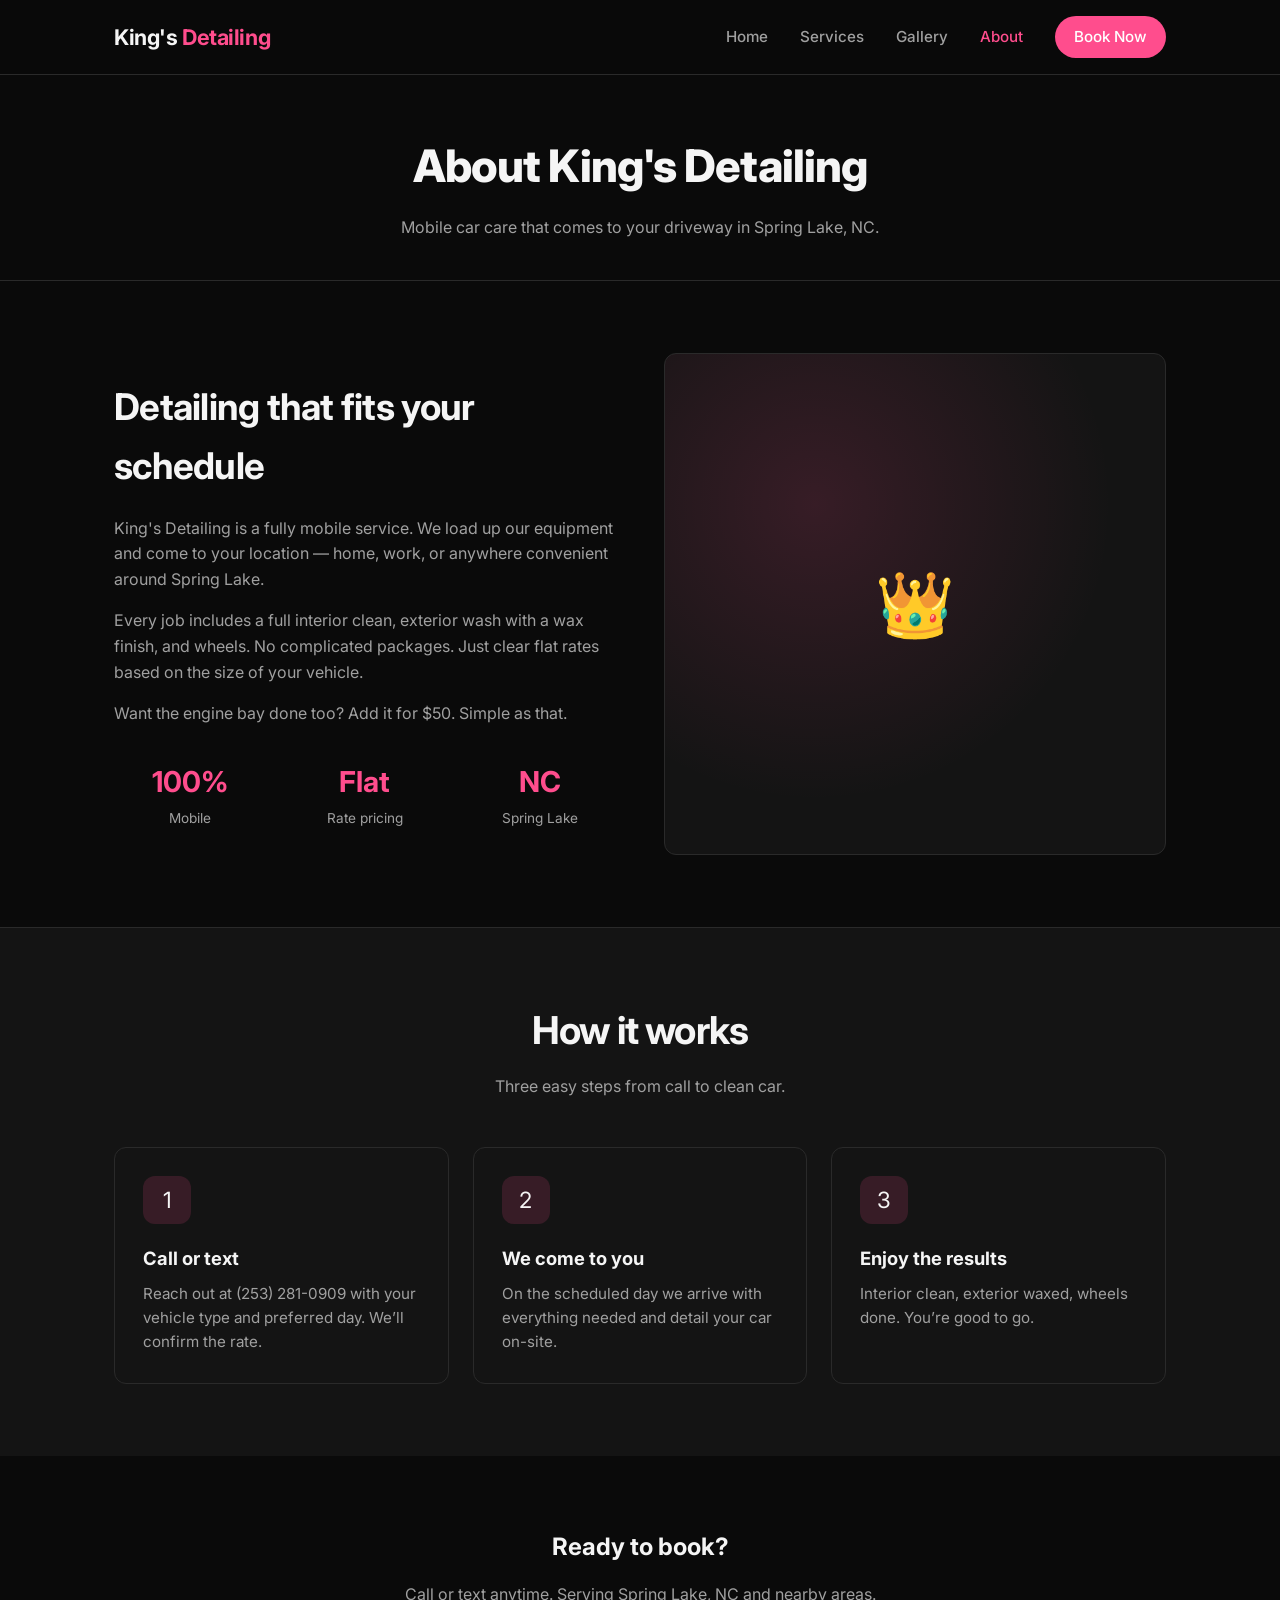
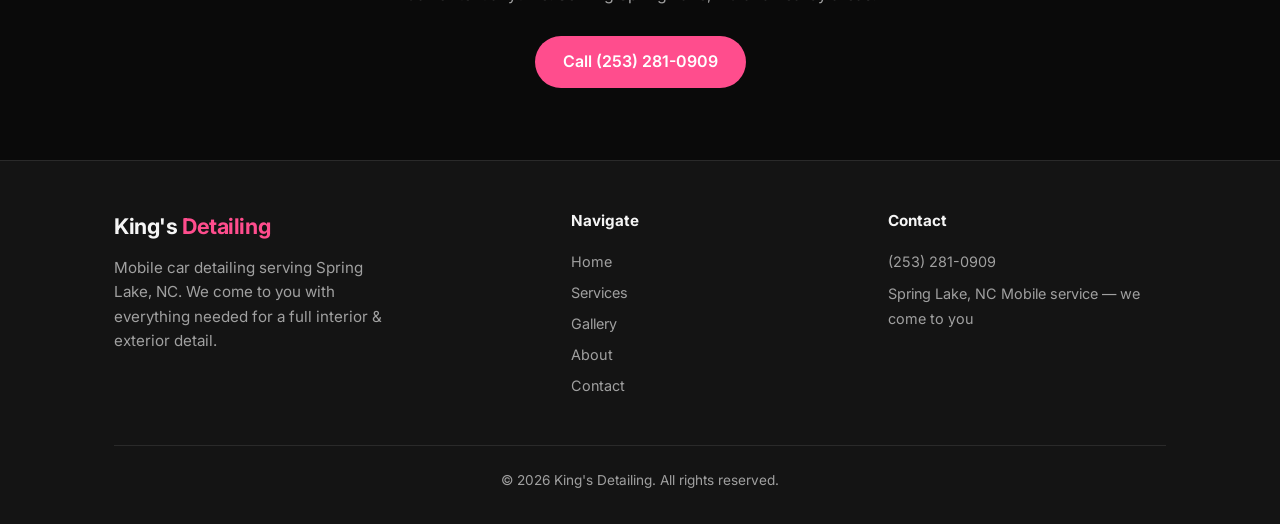
==== about.html @ ad99a281 "Add files via upload" ====
<!DOCTYPE html>
<html lang="en">
<head>
  <meta charset="UTF-8" />
  <meta name="viewport" content="width=device-width, initial-scale=1.0" />
  <title>About | King's Detailing</title>
  <meta name="description" content="King's Detailing is a mobile car detailing service based in Spring Lake, NC. We come to you." />
  <link rel="preconnect" href="https://fonts.googleapis.com" />
  <link rel="preconnect" href="https://fonts.gstatic.com" crossorigin />
  <link href="https://fonts.googleapis.com/css2?family=Inter:wght@400;500;600;700;800&display=swap" rel="stylesheet" />
  <link rel="stylesheet" href="styles.css" />
</head>
<body>
  <header>
    <div class="nav-container">
      <a href="index.html" class="logo">King's <span>Detailing</span></a>
      <button class="menu-toggle" aria-label="Toggle menu" onclick="document.querySelector('.nav-links').classList.toggle('open')">
        <span></span><span></span><span></span>
      </button>
      <nav class="nav-links">
        <a href="index.html">Home</a>
        <a href="services.html">Services</a>
        <a href="gallery.html">Gallery</a>
        <a href="about.html" class="active">About</a>
        <a href="contact.html" class="nav-cta">Book Now</a>
      </nav>
    </div>
  </header>

  <main>
    <div class="page-hero">
      <div class="container">
        <h1>About King's Detailing</h1>
        <p>Mobile car care that comes to your driveway in Spring Lake, NC.</p>
      </div>
    </div>

    <section>
      <div class="container">
        <div class="about-content">
          <div class="about-text">
            <h2>Detailing that fits your schedule</h2>
            <p>
              King's Detailing is a fully mobile service. We load up our equipment and come to your location — home, work, or anywhere convenient around Spring Lake.
            </p>
            <p>
              Every job includes a full interior clean, exterior wash with a wax finish, and wheels. No complicated packages. Just clear flat rates based on the size of your vehicle.
            </p>
            <p>
              Want the engine bay done too? Add it for $50. Simple as that.
            </p>
            <div class="about-stats">
              <div class="stat">
                <span class="stat-number">100%</span>
                <span class="stat-label">Mobile</span>
              </div>
              <div class="stat">
                <span class="stat-number">Flat</span>
                <span class="stat-label">Rate pricing</span>
              </div>
              <div class="stat">
                <span class="stat-number">NC</span>
                <span class="stat-label">Spring Lake</span>
              </div>
            </div>
          </div>
          <div class="about-visual">
            <span style="position: relative; z-index: 1;">👑</span>
          </div>
        </div>
      </div>
    </section>

    <section style="background: var(--black-soft); border-top: 1px solid var(--gray-mid);">
      <div class="container">
        <div class="section-header">
          <h2>How it works</h2>
          <p>Three easy steps from call to clean car.</p>
        </div>
        <div class="highlights">
          <div class="highlight-card">
            <div class="highlight-icon">1</div>
            <h3>Call or text</h3>
            <p>Reach out at (253) 281-0909 with your vehicle type and preferred day. We’ll confirm the rate.</p>
          </div>
          <div class="highlight-card">
            <div class="highlight-icon">2</div>
            <h3>We come to you</h3>
            <p>On the scheduled day we arrive with everything needed and detail your car on-site.</p>
          </div>
          <div class="highlight-card">
            <div class="highlight-icon">3</div>
            <h3>Enjoy the results</h3>
            <p>Interior clean, exterior waxed, wheels done. You’re good to go.</p>
          </div>
        </div>
      </div>
    </section>

    <section>
      <div class="container" style="text-align: center;">
        <h2 style="margin-bottom: 1rem;">Ready to book?</h2>
        <p style="color: var(--text-muted); max-width: 480px; margin: 0 auto 1.75rem;">Call or text anytime. Serving Spring Lake, NC and nearby areas.</p>
        <a href="tel:+12532810909" class="btn btn-primary">Call (253) 281-0909</a>
      </div>
    </section>
  </main>

  <footer>
    <div class="container">
      <div class="footer-content">
        <div class="footer-brand">
          <div class="logo">King's <span>Detailing</span></div>
          <p>Mobile car detailing serving Spring Lake, NC. We come to you with everything needed for a full interior & exterior detail.</p>
        </div>
        <div class="footer-links">
          <h4>Navigate</h4>
          <a href="index.html">Home</a>
          <a href="services.html">Services</a>
          <a href="gallery.html">Gallery</a>
          <a href="about.html">About</a>
          <a href="contact.html">Contact</a>
        </div>
        <div class="footer-links">
          <h4>Contact</h4>
          <a href="tel:+12532810909">(253) 281-0909</a>
          <span style="color: var(--text-muted); font-size: 0.9rem;">Spring Lake, NC</span>
          <span style="color: var(--text-muted); font-size: 0.9rem;">Mobile service — we come to you</span>
        </div>
      </div>
      <div class="footer-bottom">
        © 2026 King's Detailing. All rights reserved.
      </div>
    </div>
  </footer>

  <script>
    document.querySelectorAll('.nav-links a').forEach(link => {
      link.addEventListener('click', () => {
        document.querySelector('.nav-links').classList.remove('open');
      });
    });
  </script>
</body>
</html>
---- styles.css ----
/* King's Detailing — Modern Minimal Styles */
:root {
  --black: #0a0a0a;
  --black-soft: #141414;
  --gray: #1f1f1f;
  --gray-mid: #2a2a2a;
  --text: #f5f5f5;
  --text-muted: #a0a0a0;
  --pink: #ff4d8d;
  --pink-hover: #ff6ba3;
  --pink-soft: rgba(255, 77, 141, 0.15);
  --white: #ffffff;
  --radius: 12px;
  --shadow: 0 8px 32px rgba(0, 0, 0, 0.4);
  --transition: 0.25s ease;
  --font: 'Inter', system-ui, -apple-system, sans-serif;
  --max-width: 1100px;
}

*,
*::before,
*::after {
  box-sizing: border-box;
  margin: 0;
  padding: 0;
}

html {
  scroll-behavior: smooth;
}

body {
  font-family: var(--font);
  background: var(--black);
  color: var(--text);
  line-height: 1.6;
  min-height: 100vh;
  display: flex;
  flex-direction: column;
}

img {
  max-width: 100%;
  display: block;
}

a {
  color: inherit;
  text-decoration: none;
}

ul {
  list-style: none;
}

header {
  position: sticky;
  top: 0;
  z-index: 100;
  background: rgba(10, 10, 10, 0.92);
  backdrop-filter: blur(12px);
  border-bottom: 1px solid var(--gray-mid);
}

.nav-container {
  max-width: var(--max-width);
  margin: 0 auto;
  padding: 1rem 1.5rem;
  display: flex;
  align-items: center;
  justify-content: space-between;
}

.logo {
  font-size: 1.35rem;
  font-weight: 700;
  letter-spacing: -0.02em;
}

.logo span {
  color: var(--pink);
}

.nav-links {
  display: flex;
  gap: 2rem;
  align-items: center;
}

.nav-links a {
  font-size: 0.95rem;
  font-weight: 500;
  color: var(--text-muted);
  transition: color var(--transition);
}

.nav-links a:hover,
.nav-links a.active {
  color: var(--pink);
}

.nav-cta {
  background: var(--pink);
  color: var(--white) !important;
  padding: 0.55rem 1.2rem;
  border-radius: 999px;
  font-weight: 600;
  transition: background var(--transition), transform var(--transition);
}

.nav-cta:hover {
  background: var(--pink-hover);
  transform: translateY(-1px);
}

.menu-toggle {
  display: none;
  background: none;
  border: none;
  cursor: pointer;
  padding: 0.5rem;
}

.menu-toggle span {
  display: block;
  width: 24px;
  height: 2px;
  background: var(--text);
  margin: 5px 0;
  transition: var(--transition);
}

main {
  flex: 1;
}

.container {
  max-width: var(--max-width);
  margin: 0 auto;
  padding: 0 1.5rem;
}

.hero {
  padding: 5rem 0 4rem;
  text-align: center;
  position: relative;
  overflow: hidden;
}

.hero::before {
  content: '';
  position: absolute;
  top: -20%;
  left: 50%;
  transform: translateX(-50%);
  width: 600px;
  height: 600px;
  background: radial-gradient(circle, var(--pink-soft) 0%, transparent 70%);
  pointer-events: none;
}

.hero h1 {
  font-size: clamp(2.4rem, 6vw, 3.6rem);
  font-weight: 800;
  letter-spacing: -0.03em;
  line-height: 1.15;
  margin-bottom: 1.25rem;
  position: relative;
}

.hero h1 .accent {
  color: var(--pink);
}

.hero p {
  font-size: 1.15rem;
  color: var(--text-muted);
  max-width: 520px;
  margin: 0 auto 2rem;
  position: relative;
}

.hero-buttons {
  display: flex;
  gap: 1rem;
  justify-content: center;
  flex-wrap: wrap;
  position: relative;
}

.btn {
  display: inline-flex;
  align-items: center;
  gap: 0.5rem;
  padding: 0.85rem 1.75rem;
  border-radius: 999px;
  font-weight: 600;
  font-size: 1rem;
  transition: all var(--transition);
  border: none;
  cursor: pointer;
}

.btn-primary {
  background: var(--pink);
  color: var(--white);
}

.btn-primary:hover {
  background: var(--pink-hover);
  transform: translateY(-2px);
  box-shadow: 0 8px 24px rgba(255, 77, 141, 0.35);
}

.btn-secondary {
  background: transparent;
  color: var(--text);
  border: 1.5px solid var(--gray-mid);
}

.btn-secondary:hover {
  border-color: var(--pink);
  color: var(--pink);
}

section {
  padding: 4.5rem 0;
}

.section-header {
  text-align: center;
  margin-bottom: 3rem;
}

.section-header h2 {
  font-size: clamp(1.8rem, 4vw, 2.4rem);
  font-weight: 700;
  letter-spacing: -0.02em;
  margin-bottom: 0.75rem;
}

.section-header p {
  color: var(--text-muted);
  max-width: 520px;
  margin: 0 auto;
}

.highlights {
  display: grid;
  grid-template-columns: repeat(auto-fit, minmax(260px, 1fr));
  gap: 1.5rem;
}

.highlight-card {
  background: var(--black-soft);
  border: 1px solid var(--gray-mid);
  border-radius: var(--radius);
  padding: 1.75rem;
  transition: border-color var(--transition), transform var(--transition);
}

.highlight-card:hover {
  border-color: var(--pink);
  transform: translateY(-4px);
}

.highlight-icon {
  width: 48px;
  height: 48px;
  background: var(--pink-soft);
  border-radius: 12px;
  display: flex;
  align-items: center;
  justify-content: center;
  margin-bottom: 1.25rem;
  font-size: 1.4rem;
}

.highlight-card h3 {
  font-size: 1.15rem;
  margin-bottom: 0.5rem;
}

.highlight-card p {
  color: var(--text-muted);
  font-size: 0.95rem;
}

.services-grid {
  display: grid;
  grid-template-columns: repeat(auto-fit, minmax(280px, 1fr));
  gap: 1.75rem;
}

.service-card {
  background: var(--black-soft);
  border: 1px solid var(--gray-mid);
  border-radius: var(--radius);
  padding: 2rem;
  display: flex;
  flex-direction: column;
  transition: border-color var(--transition), box-shadow var(--transition);
}

.service-card:hover {
  border-color: var(--pink);
  box-shadow: var(--shadow);
}

.service-card.featured {
  border-color: var(--pink);
  position: relative;
}

.service-card.featured::before {
  content: 'Most Popular';
  position: absolute;
  top: -12px;
  left: 50%;
  transform: translateX(-50%);
  background: var(--pink);
  color: white;
  font-size: 0.75rem;
  font-weight: 600;
  padding: 0.3rem 0.9rem;
  border-radius: 999px;
}

.service-card h3 {
  font-size: 1.3rem;
  margin-bottom: 0.4rem;
}

.service-price {
  font-size: 2rem;
  font-weight: 700;
  color: var(--pink);
  margin-bottom: 0.75rem;
}

.service-price span {
  font-size: 0.9rem;
  font-weight: 400;
  color: var(--text-muted);
}

.service-card ul {
  margin: 0.75rem 0 1.5rem;
  flex: 1;
}

.service-card li {
  padding: 0.4rem 0;
  color: var(--text-muted);
  font-size: 0.95rem;
  display: flex;
  align-items: flex-start;
  gap: 0.6rem;
}

.service-card li::before {
  content: '✓';
  color: var(--pink);
  font-weight: 700;
  flex-shrink: 0;
}

.gallery-grid {
  display: grid;
  grid-template-columns: repeat(auto-fit, minmax(280px, 1fr));
  gap: 1.25rem;
}

.gallery-item {
  position: relative;
  border-radius: var(--radius);
  overflow: hidden;
  aspect-ratio: 4 / 3;
  background: var(--gray);
  border: 1px solid var(--gray-mid);
}

.gallery-item .placeholder {
  width: 100%;
  height: 100%;
  display: flex;
  flex-direction: column;
  align-items: center;
  justify-content: center;
  background: linear-gradient(135deg, var(--gray) 0%, var(--black-soft) 100%);
  color: var(--text-muted);
  font-size: 0.9rem;
  text-align: center;
  padding: 1rem;
}

.gallery-item .placeholder strong {
  color: var(--pink);
  font-size: 1.1rem;
  display: block;
  margin-bottom: 0.35rem;
}

.about-content {
  display: grid;
  grid-template-columns: 1fr 1fr;
  gap: 3rem;
  align-items: center;
}

.about-text h2 {
  font-size: clamp(1.8rem, 4vw, 2.3rem);
  margin-bottom: 1.25rem;
  letter-spacing: -0.02em;
}

.about-text p {
  color: var(--text-muted);
  margin-bottom: 1rem;
}

.about-stats {
  display: grid;
  grid-template-columns: repeat(3, 1fr);
  gap: 1.5rem;
  margin-top: 2rem;
}

.stat {
  text-align: center;
}

.stat-number {
  font-size: 1.8rem;
  font-weight: 700;
  color: var(--pink);
  display: block;
}

.stat-label {
  font-size: 0.85rem;
  color: var(--text-muted);
}

.about-visual {
  background: var(--black-soft);
  border: 1px solid var(--gray-mid);
  border-radius: var(--radius);
  aspect-ratio: 1;
  display: flex;
  align-items: center;
  justify-content: center;
  font-size: 4rem;
  position: relative;
  overflow: hidden;
}

.about-visual::before {
  content: '';
  position: absolute;
  inset: 0;
  background: radial-gradient(circle at 30% 30%, var(--pink-soft), transparent 60%);
}

.contact-grid {
  display: grid;
  grid-template-columns: 1fr 1.2fr;
  gap: 3rem;
}

.contact-info h2 {
  font-size: clamp(1.8rem, 4vw, 2.3rem);
  margin-bottom: 1rem;
}

.contact-info > p {
  color: var(--text-muted);
  margin-bottom: 2rem;
}

.contact-details {
  display: flex;
  flex-direction: column;
  gap: 1.25rem;
}

.contact-item {
  display: flex;
  align-items: flex-start;
  gap: 1rem;
}

.contact-icon {
  width: 42px;
  height: 42px;
  background: var(--pink-soft);
  border-radius: 10px;
  display: flex;
  align-items: center;
  justify-content: center;
  flex-shrink: 0;
  font-size: 1.1rem;
}

.contact-item strong {
  display: block;
  margin-bottom: 0.15rem;
}

.contact-item span,
.contact-item a {
  color: var(--text-muted);
  font-size: 0.95rem;
}

.contact-item a:hover {
  color: var(--pink);
}

.contact-form {
  background: var(--black-soft);
  border: 1px solid var(--gray-mid);
  border-radius: var(--radius);
  padding: 2rem;
}

.form-group {
  margin-bottom: 1.25rem;
}

.form-group label {
  display: block;
  font-size: 0.9rem;
  font-weight: 500;
  margin-bottom: 0.4rem;
  color: var(--text-muted);
}

.form-group input,
.form-group select,
.form-group textarea {
  width: 100%;
  padding: 0.8rem 1rem;
  background: var(--black);
  border: 1px solid var(--gray-mid);
  border-radius: 8px;
  color: var(--text);
  font-family: inherit;
  font-size: 1rem;
  transition: border-color var(--transition);
}

.form-group input:focus,
.form-group select:focus,
.form-group textarea:focus {
  outline: none;
  border-color: var(--pink);
}

.form-group textarea {
  min-height: 120px;
  resize: vertical;
}

.form-row {
  display: grid;
  grid-template-columns: 1fr 1fr;
  gap: 1rem;
}

footer {
  background: var(--black-soft);
  border-top: 1px solid var(--gray-mid);
  padding: 3rem 0 2rem;
  margin-top: auto;
}

.footer-content {
  display: grid;
  grid-template-columns: 1.5fr 1fr 1fr;
  gap: 2.5rem;
  margin-bottom: 2.5rem;
}

.footer-brand .logo {
  margin-bottom: 0.75rem;
}

.footer-brand p {
  color: var(--text-muted);
  font-size: 0.95rem;
  max-width: 280px;
}

.footer-links h4 {
  font-size: 0.95rem;
  margin-bottom: 1rem;
}

.footer-links a {
  display: block;
  color: var(--text-muted);
  font-size: 0.9rem;
  margin-bottom: 0.5rem;
  transition: color var(--transition);
}

.footer-links a:hover {
  color: var(--pink);
}

.footer-bottom {
  border-top: 1px solid var(--gray-mid);
  padding-top: 1.5rem;
  text-align: center;
  color: var(--text-muted);
  font-size: 0.85rem;
}

.page-hero {
  padding: 3.5rem 0 2.5rem;
  text-align: center;
  border-bottom: 1px solid var(--gray-mid);
}

.page-hero h1 {
  font-size: clamp(2rem, 5vw, 2.8rem);
  font-weight: 800;
  letter-spacing: -0.02em;
  margin-bottom: 0.75rem;
}

.page-hero p {
  color: var(--text-muted);
  max-width: 500px;
  margin: 0 auto;
}

@media (max-width: 768px) {
  .menu-toggle {
    display: block;
  }

  .nav-links {
    display: none;
    position: absolute;
    top: 100%;
    left: 0;
    right: 0;
    background: var(--black-soft);
    flex-direction: column;
    padding: 1.5rem;
    gap: 1rem;
    border-bottom: 1px solid var(--gray-mid);
  }

  .nav-links.open {
    display: flex;
  }

  .about-content,
  .contact-grid,
  .footer-content {
    grid-template-columns: 1fr;
  }

  .form-row {
    grid-template-columns: 1fr;
  }

  .about-stats {
    grid-template-columns: 1fr;
    gap: 1rem;
  }

  .hero {
    padding: 3.5rem 0 3rem;
  }
}

.text-center {
  text-align: center;
}

.mt-2 {
  margin-top: 2rem;
}
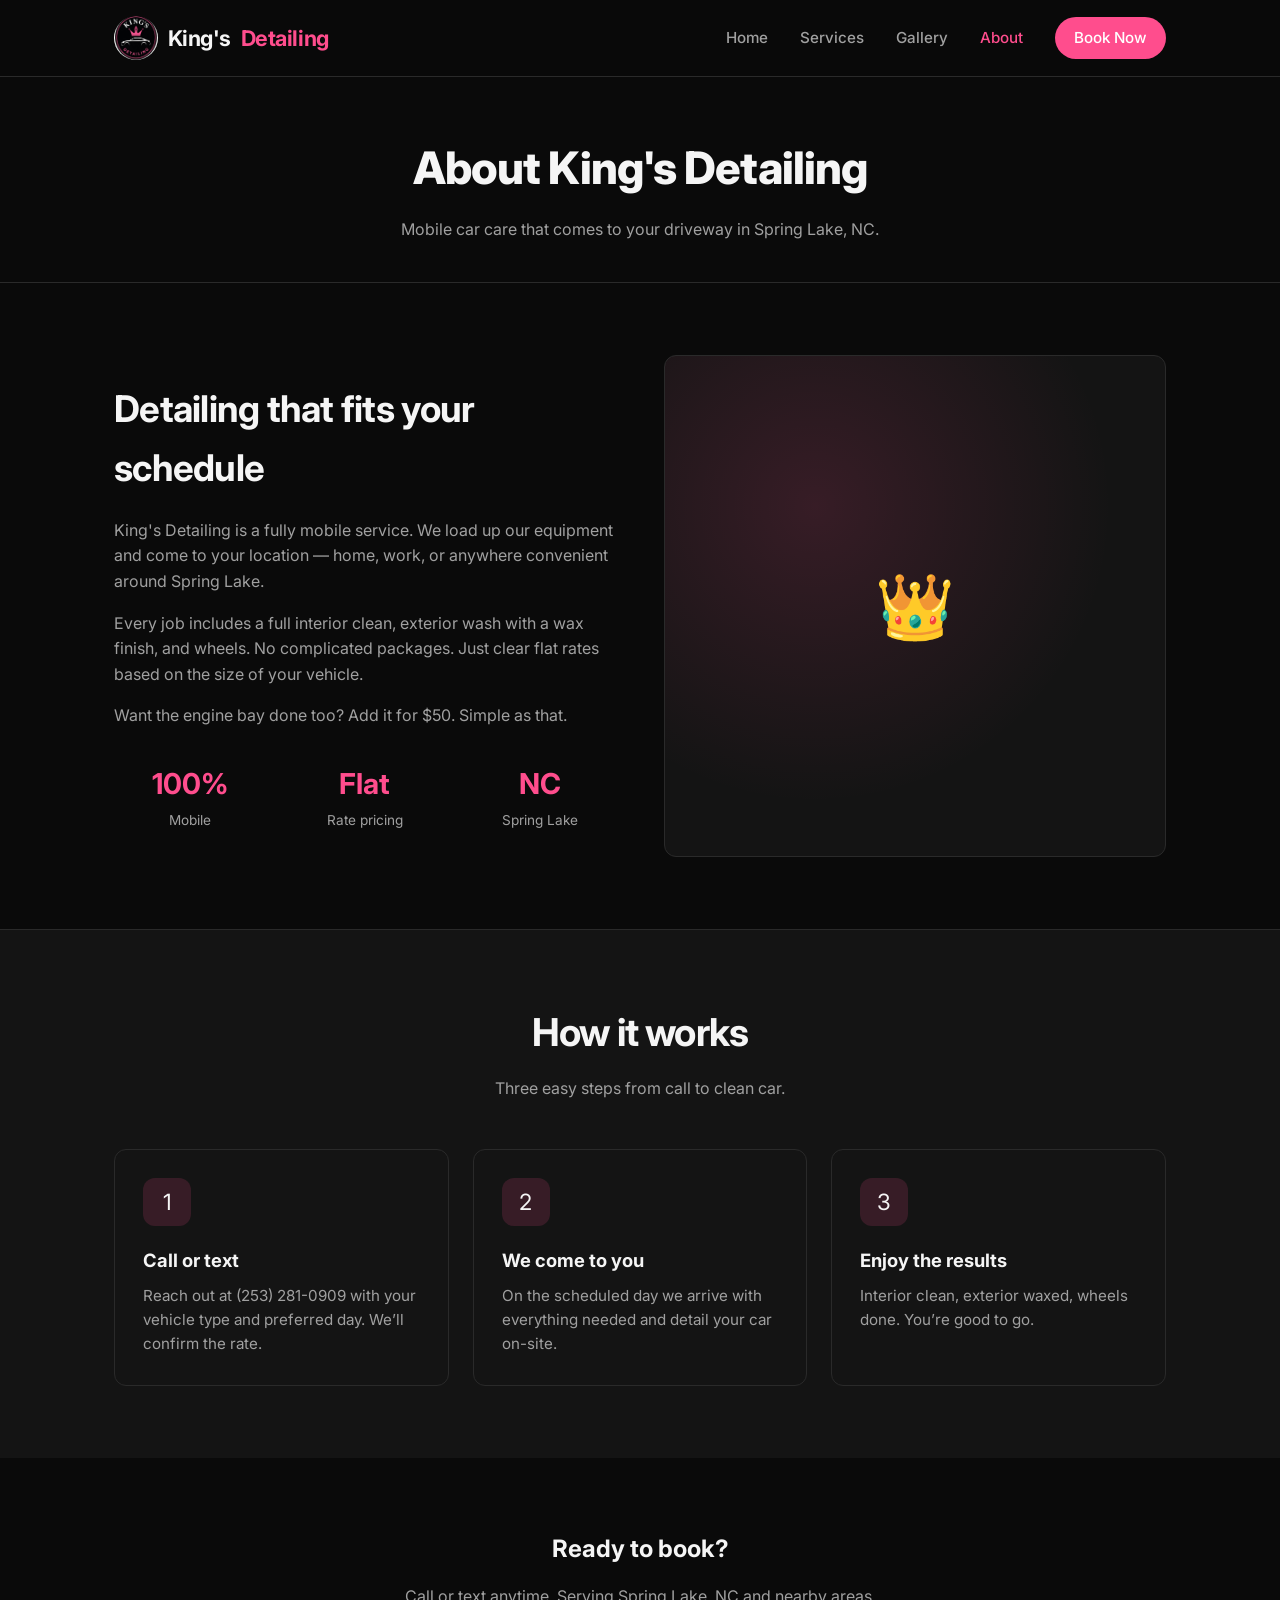
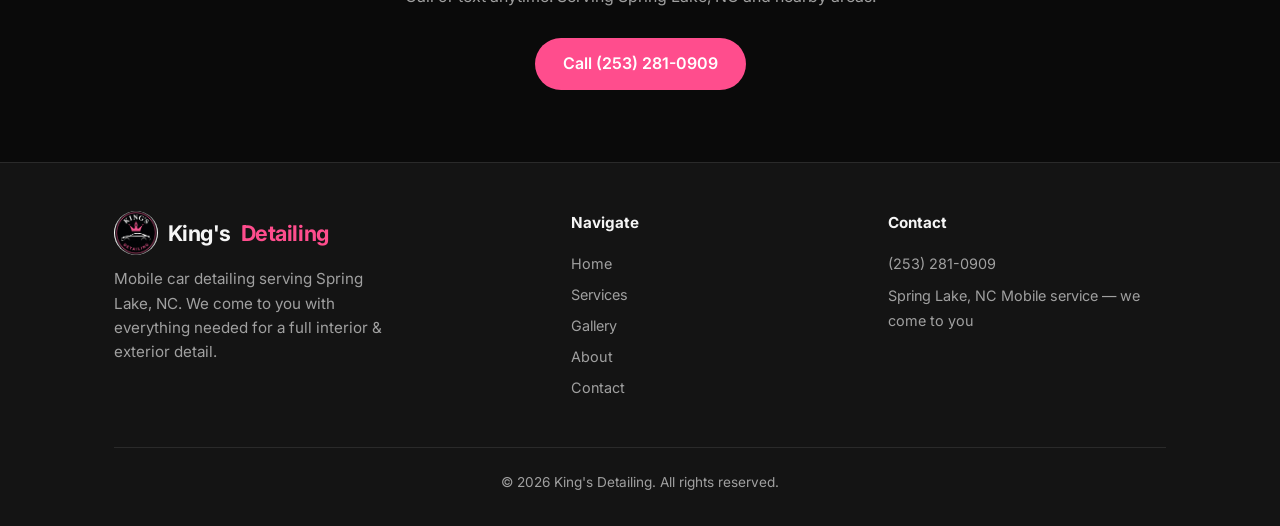
==== commit 795606cf: "Add files via upload" ====
--- a/about.html
+++ b/about.html
@@ -13,7 +13,7 @@
 <body>
   <header>
     <div class="nav-container">
-      <a href="index.html" class="logo">King's <span>Detailing</span></a>
+      <a href="index.html" class="logo"><img src="logo.jpg" alt="King's Detailing" class="logo-img">King's <span>Detailing</span></a>
       <button class="menu-toggle" aria-label="Toggle menu" onclick="document.querySelector('.nav-links').classList.toggle('open')">
         <span></span><span></span><span></span>
       </button>
@@ -110,7 +110,7 @@
     <div class="container">
       <div class="footer-content">
         <div class="footer-brand">
-          <div class="logo">King's <span>Detailing</span></div>
+          <div class="logo"><img src="logo.jpg" alt="King's Detailing" class="logo-img">King's <span>Detailing</span></div>
           <p>Mobile car detailing serving Spring Lake, NC. We come to you with everything needed for a full interior & exterior detail.</p>
         </div>
         <div class="footer-links">
--- a/styles.css
+++ b/styles.css
@@ -75,6 +75,17 @@
   font-size: 1.35rem;
   font-weight: 700;
   letter-spacing: -0.02em;
+  display: flex;
+  align-items: center;
+  gap: 0.6rem;
+}
+
+.logo-img {
+  height: 44px;
+  width: 44px;
+  border-radius: 50%;
+  object-fit: cover;
+  display: block;
 }
 
 .logo span {
